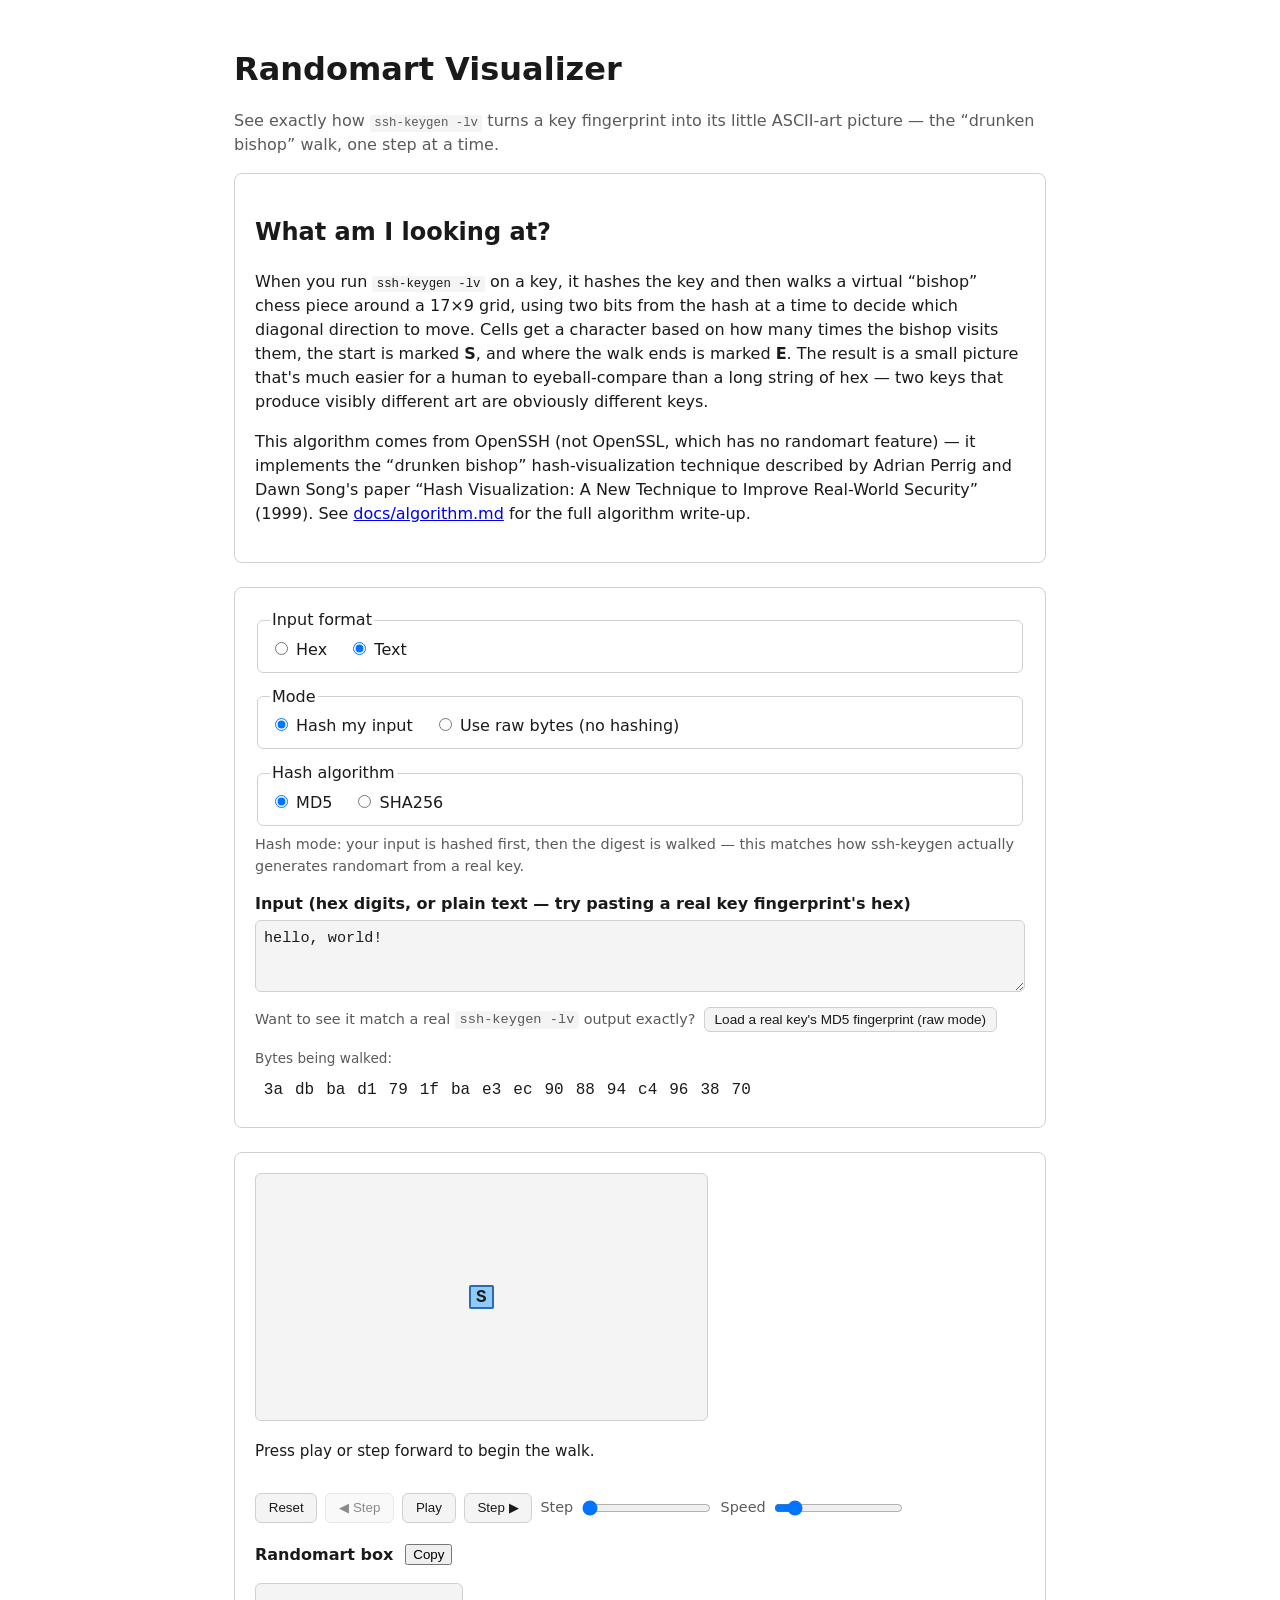
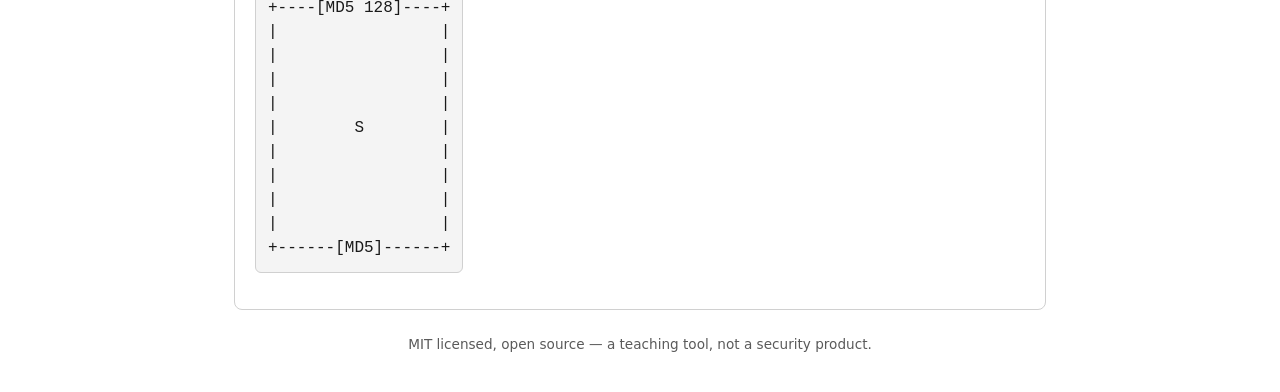
==== index.html @ 1ea58358 "Add OpenSSH randomart teaching visualizer Static, zero-build vanilla JS/HTML/CSS app that reimplemen" ====
<!DOCTYPE html>
<html lang="en">
<head>
  <meta charset="UTF-8" />
  <meta name="viewport" content="width=device-width, initial-scale=1.0" />
  <title>Randomart Visualizer — how ssh-keygen draws fingerprints</title>
  <meta
    name="description"
    content="An interactive, step-by-step teaching tool for OpenSSH's 'drunken bishop' randomart algorithm."
  />
  <link rel="stylesheet" href="css/style.css" />
</head>
<body>
  <header class="page-header">
    <h1>Randomart Visualizer</h1>
    <p class="subtitle">
      See exactly how <code>ssh-keygen -lv</code> turns a key fingerprint into its little ASCII-art picture —
      the &ldquo;drunken bishop&rdquo; walk, one step at a time.
    </p>
  </header>

  <main>
    <section class="explainer" aria-labelledby="explainer-heading">
      <h2 id="explainer-heading">What am I looking at?</h2>
      <p>
        When you run <code>ssh-keygen -lv</code> on a key, it hashes the key and then walks a virtual
        &ldquo;bishop&rdquo; chess piece around a 17×9 grid, using two bits from the hash at a time to decide
        which diagonal direction to move. Cells get a character based on how many times the bishop visits them,
        the start is marked <strong>S</strong>, and where the walk ends is marked <strong>E</strong>. The result is
        a small picture that's much easier for a human to eyeball-compare than a long string of hex — two keys
        that produce visibly different art are obviously different keys.
      </p>
      <p>
        This algorithm comes from OpenSSH (not OpenSSL, which has no randomart feature) — it implements the
        &ldquo;drunken bishop&rdquo; hash-visualization technique described by
        Adrian Perrig and Dawn Song's paper &ldquo;Hash Visualization: A New Technique to Improve Real-World
        Security&rdquo; (1999). See <a href="docs/algorithm.md">docs/algorithm.md</a> for the full algorithm
        write-up.
      </p>
    </section>

    <section class="controls" aria-labelledby="controls-heading">
      <h2 id="controls-heading" class="visually-hidden">Input</h2>

      <fieldset>
        <legend>Input format</legend>
        <label><input type="radio" name="format" value="hex" /> Hex</label>
        <label><input type="radio" name="format" value="text" checked /> Text</label>
      </fieldset>

      <fieldset>
        <legend>Mode</legend>
        <label><input type="radio" name="mode" value="hash" checked /> Hash my input</label>
        <label><input type="radio" name="mode" value="raw" /> Use raw bytes (no hashing)</label>
      </fieldset>

      <fieldset id="hash-alg-fieldset">
        <legend>Hash algorithm</legend>
        <label><input type="radio" name="hashAlg" value="md5" checked /> MD5</label>
        <label><input type="radio" name="hashAlg" value="sha256" /> SHA256</label>
      </fieldset>

      <p id="mode-note" class="mode-note" role="note"></p>

      <label class="input-label" for="input-text">
        Input (hex digits, or plain text — try pasting a real key fingerprint's hex)
      </label>
      <textarea id="input-text" rows="3" spellcheck="false">hello, world!</textarea>
      <p id="input-error" class="error" role="alert" hidden></p>

      <p class="example-hint">
        Want to see it match a real <code>ssh-keygen -lv</code> output exactly?
        <button id="btn-load-example" type="button">Load a real key's MD5 fingerprint (raw mode)</button>
      </p>

      <div class="byte-dump-wrap">
        <span class="byte-dump-label">Bytes being walked:</span>
        <div id="byte-dump" class="byte-dump" aria-hidden="true"></div>
      </div>
    </section>

    <section class="visualization" aria-labelledby="viz-heading">
      <h2 id="viz-heading" class="visually-hidden">Walk visualization</h2>

      <div id="grid" class="grid-container"></div>

      <p id="narration" class="narration" aria-live="polite"></p>

      <div class="transport">
        <button id="btn-reset" type="button">Reset</button>
        <button id="btn-step-back" type="button">◀ Step</button>
        <button id="btn-play-pause" type="button">Play</button>
        <button id="btn-step-forward" type="button">Step ▶</button>
        <label class="scrubber-label">
          Step
          <input id="scrubber" type="range" min="0" max="0" value="0" />
        </label>
        <label class="speed-label">
          Speed
          <input id="speed" type="range" min="1" max="60" value="8" />
        </label>
      </div>

      <div id="final-box-wrap" class="final-box-wrap" hidden>
        <h3>Randomart box <button id="btn-copy" type="button">Copy</button></h3>
        <pre id="final-box" class="final-box"></pre>
      </div>
    </section>
  </main>

  <footer class="page-footer">
    <p>MIT licensed, open source — a teaching tool, not a security product.</p>
  </footer>

  <script type="module" src="js/main.js"></script>
</body>
</html>
---- css/style.css ----
:root {
  --bg: #ffffff;
  --fg: #1a1a1a;
  --muted: #5a5a5a;
  --border: #d0d0d0;
  --accent: #2b6cb0;
  --accent-fg: #ffffff;
  --error-bg: #fdecea;
  --error-fg: #86181d;
  --code-bg: #f4f4f4;
  --cell-bg: #f4f4f4;
  --cell-current-bg: #ffe08a;
  --cell-start-bg: #90caf9;
  --cell-end-bg: #a5d6a7;
  color-scheme: light dark;
}

@media (prefers-color-scheme: dark) {
  :root {
    --bg: #14181f;
    --fg: #e6e6e6;
    --muted: #a0a0a0;
    --border: #3a3f4a;
    --accent: #6fa8dc;
    --accent-fg: #10151c;
    --error-bg: #3a1f21;
    --error-fg: #f7b4b4;
    --code-bg: #1d222b;
    --cell-bg: #1d222b;
    --cell-current-bg: #6b5200;
    --cell-start-bg: #1c4a72;
    --cell-end-bg: #1f4a24;
  }
}

* {
  box-sizing: border-box;
}

body {
  background: var(--bg);
  color: var(--fg);
  font-family: system-ui, -apple-system, "Segoe UI", sans-serif;
  line-height: 1.5;
  max-width: 860px;
  margin: 0 auto;
  padding: 1.5rem;
}

.visually-hidden {
  position: absolute;
  width: 1px;
  height: 1px;
  overflow: hidden;
  clip: rect(0 0 0 0);
  white-space: nowrap;
}

code {
  background: var(--code-bg);
  padding: 0.1em 0.35em;
  border-radius: 3px;
  font-size: 0.95em;
}

.page-header h1 {
  margin-bottom: 0.25rem;
}

.subtitle {
  color: var(--muted);
}

.explainer,
.controls,
.visualization {
  border: 1px solid var(--border);
  border-radius: 8px;
  padding: 1.25rem;
  margin-bottom: 1.5rem;
}

fieldset {
  border: 1px solid var(--border);
  border-radius: 6px;
  margin-bottom: 0.75rem;
}

fieldset label {
  margin-right: 1rem;
  display: inline-block;
}

.mode-note {
  color: var(--muted);
  font-size: 0.9rem;
  margin-top: -0.25rem;
}

.input-label {
  display: block;
  margin-top: 0.75rem;
  margin-bottom: 0.25rem;
  font-weight: 600;
}

textarea {
  width: 100%;
  font-family: ui-monospace, SFMono-Regular, Menlo, Consolas, monospace;
  font-size: 0.95rem;
  padding: 0.5rem;
  background: var(--code-bg);
  color: var(--fg);
  border: 1px solid var(--border);
  border-radius: 6px;
  resize: vertical;
}

.error {
  background: var(--error-bg);
  color: var(--error-fg);
  padding: 0.5rem 0.75rem;
  border-radius: 6px;
  margin-top: 0.5rem;
}

.example-hint {
  font-size: 0.9rem;
  color: var(--muted);
  margin-top: 0.5rem;
}

.example-hint button {
  margin-left: 0.25rem;
  padding: 0.25rem 0.6rem;
  border-radius: 6px;
  border: 1px solid var(--border);
  background: var(--code-bg);
  color: var(--fg);
  cursor: pointer;
  font-size: 0.85rem;
}

.example-hint button:hover {
  border-color: var(--accent);
}

.byte-dump-wrap {
  margin-top: 1rem;
}

.byte-dump-label {
  display: block;
  color: var(--muted);
  font-size: 0.85rem;
  margin-bottom: 0.25rem;
}

.byte-dump {
  font-family: ui-monospace, SFMono-Regular, Menlo, Consolas, monospace;
  overflow-x: auto;
  white-space: nowrap;
  padding: 0.25rem;
}

.byte-dump .byte {
  display: inline-block;
  padding: 0.1em 0.3em;
  margin-right: 0.15em;
  border-radius: 3px;
}

.byte-dump .byte--current {
  background: var(--cell-current-bg);
  font-weight: 700;
}

.grid-container {
  display: inline-block;
  border: 1px solid var(--border);
  padding: 0.5rem;
  border-radius: 6px;
  background: var(--code-bg);
  overflow-x: auto;
  max-width: 100%;
}

.randomart-grid {
  display: grid;
  grid-template-columns: repeat(var(--grid-w), 1.4em);
  gap: 1px;
  font-family: ui-monospace, SFMono-Regular, Menlo, Consolas, monospace;
  font-size: 1.1rem;
}

.randomart-grid .cell {
  display: flex;
  align-items: center;
  justify-content: center;
  width: 1.4em;
  height: 1.4em;
  background: var(--cell-bg);
  border-radius: 2px;
}

.randomart-grid .cell--start {
  background: var(--cell-start-bg);
  font-weight: 700;
}

.randomart-grid .cell--end {
  background: var(--cell-end-bg);
  font-weight: 700;
}

.randomart-grid .cell--current {
  outline: 2px solid var(--accent);
  outline-offset: -2px;
}

.narration {
  min-height: 2.5em;
  margin-top: 0.75rem;
  font-size: 0.95rem;
}

.transport {
  display: flex;
  flex-wrap: wrap;
  align-items: center;
  gap: 0.5rem;
  margin-top: 0.5rem;
}

.transport button {
  padding: 0.4rem 0.8rem;
  border-radius: 6px;
  border: 1px solid var(--border);
  background: var(--code-bg);
  color: var(--fg);
  cursor: pointer;
}

.transport button:hover:not(:disabled) {
  border-color: var(--accent);
}

.transport button:disabled {
  opacity: 0.5;
  cursor: not-allowed;
}

.scrubber-label,
.speed-label {
  display: inline-flex;
  align-items: center;
  gap: 0.4rem;
  font-size: 0.9rem;
  color: var(--muted);
}

.final-box-wrap {
  margin-top: 1.25rem;
}

.final-box-wrap h3 {
  display: flex;
  align-items: center;
  gap: 0.75rem;
  font-size: 1rem;
}

.final-box {
  font-family: ui-monospace, SFMono-Regular, Menlo, Consolas, monospace;
  font-size: 1rem;
  background: var(--code-bg);
  border: 1px solid var(--border);
  border-radius: 6px;
  padding: 0.75rem;
  overflow-x: auto;
  width: fit-content;
  max-width: 100%;
}

.page-footer {
  color: var(--muted);
  font-size: 0.85rem;
  text-align: center;
}

@media (prefers-reduced-motion: reduce) {
  * {
    scroll-behavior: auto !important;
  }
}
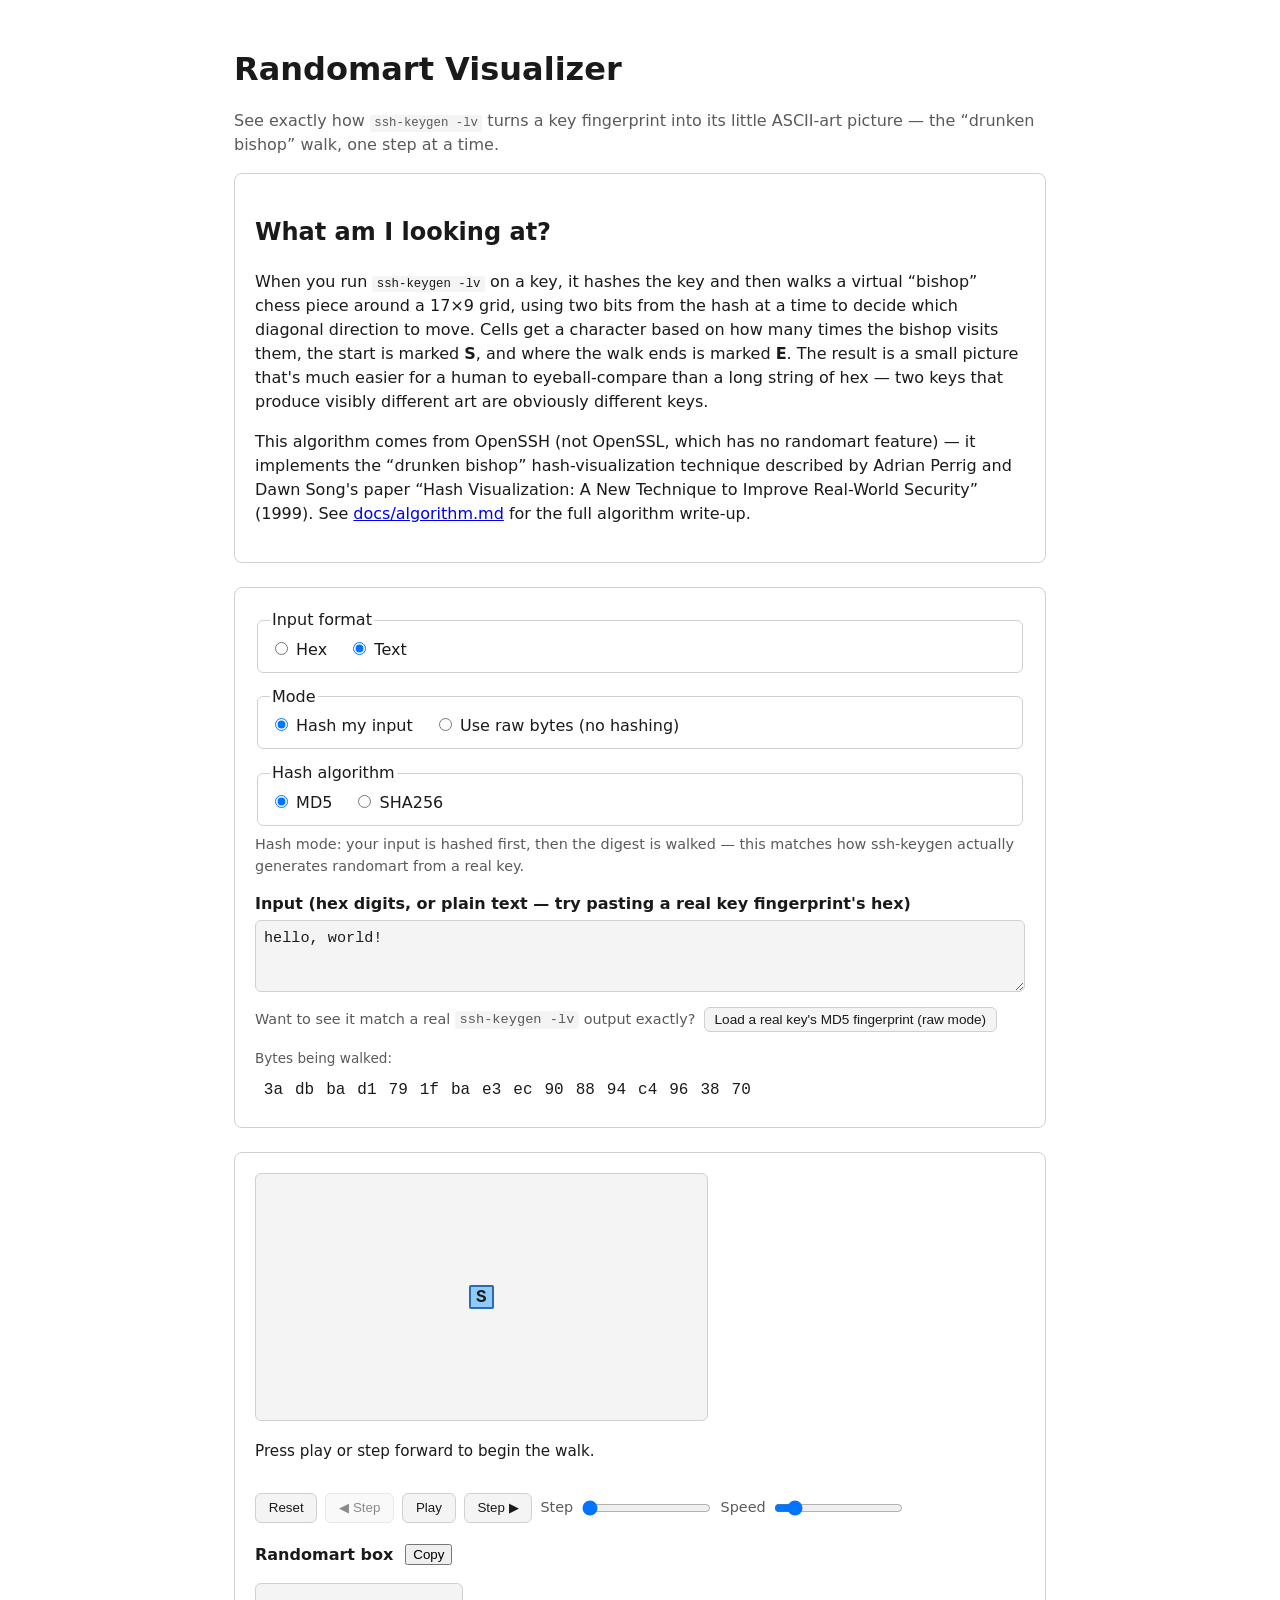
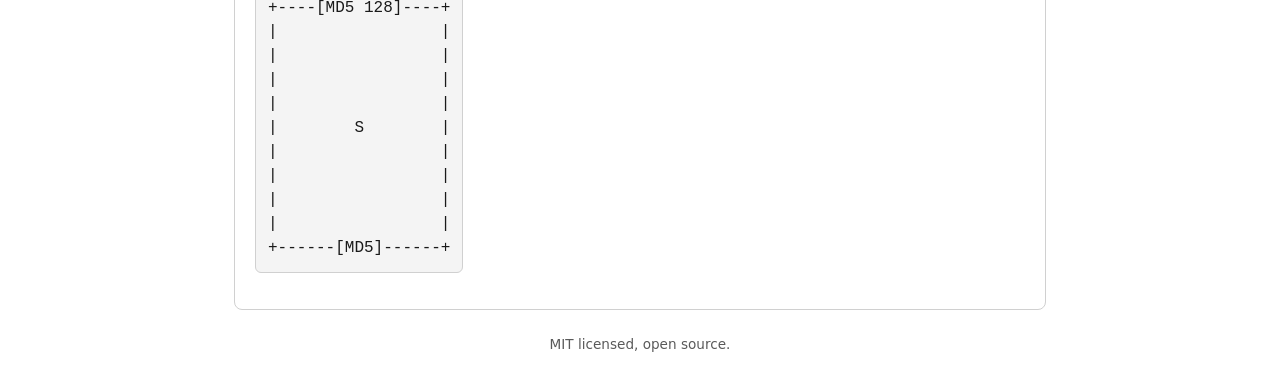
==== commit 727e125a: "highlight each set of two bits." ====
--- a/index.html
+++ b/index.html
@@ -109,7 +109,7 @@
   </main>
 
   <footer class="page-footer">
-    <p>MIT licensed, open source — a teaching tool, not a security product.</p>
+    <p>MIT licensed, open source.</p>
   </footer>
 
   <script type="module" src="js/main.js"></script>
--- a/css/style.css
+++ b/css/style.css
@@ -224,6 +224,13 @@
   font-size: 0.95rem;
 }
 
+.narration .bit-highlight {
+  color: var(--accent);
+  background: var(--cell-current-bg);
+  padding: 0 0.15em;
+  border-radius: 3px;
+}
+
 .transport {
   display: flex;
   flex-wrap: wrap;
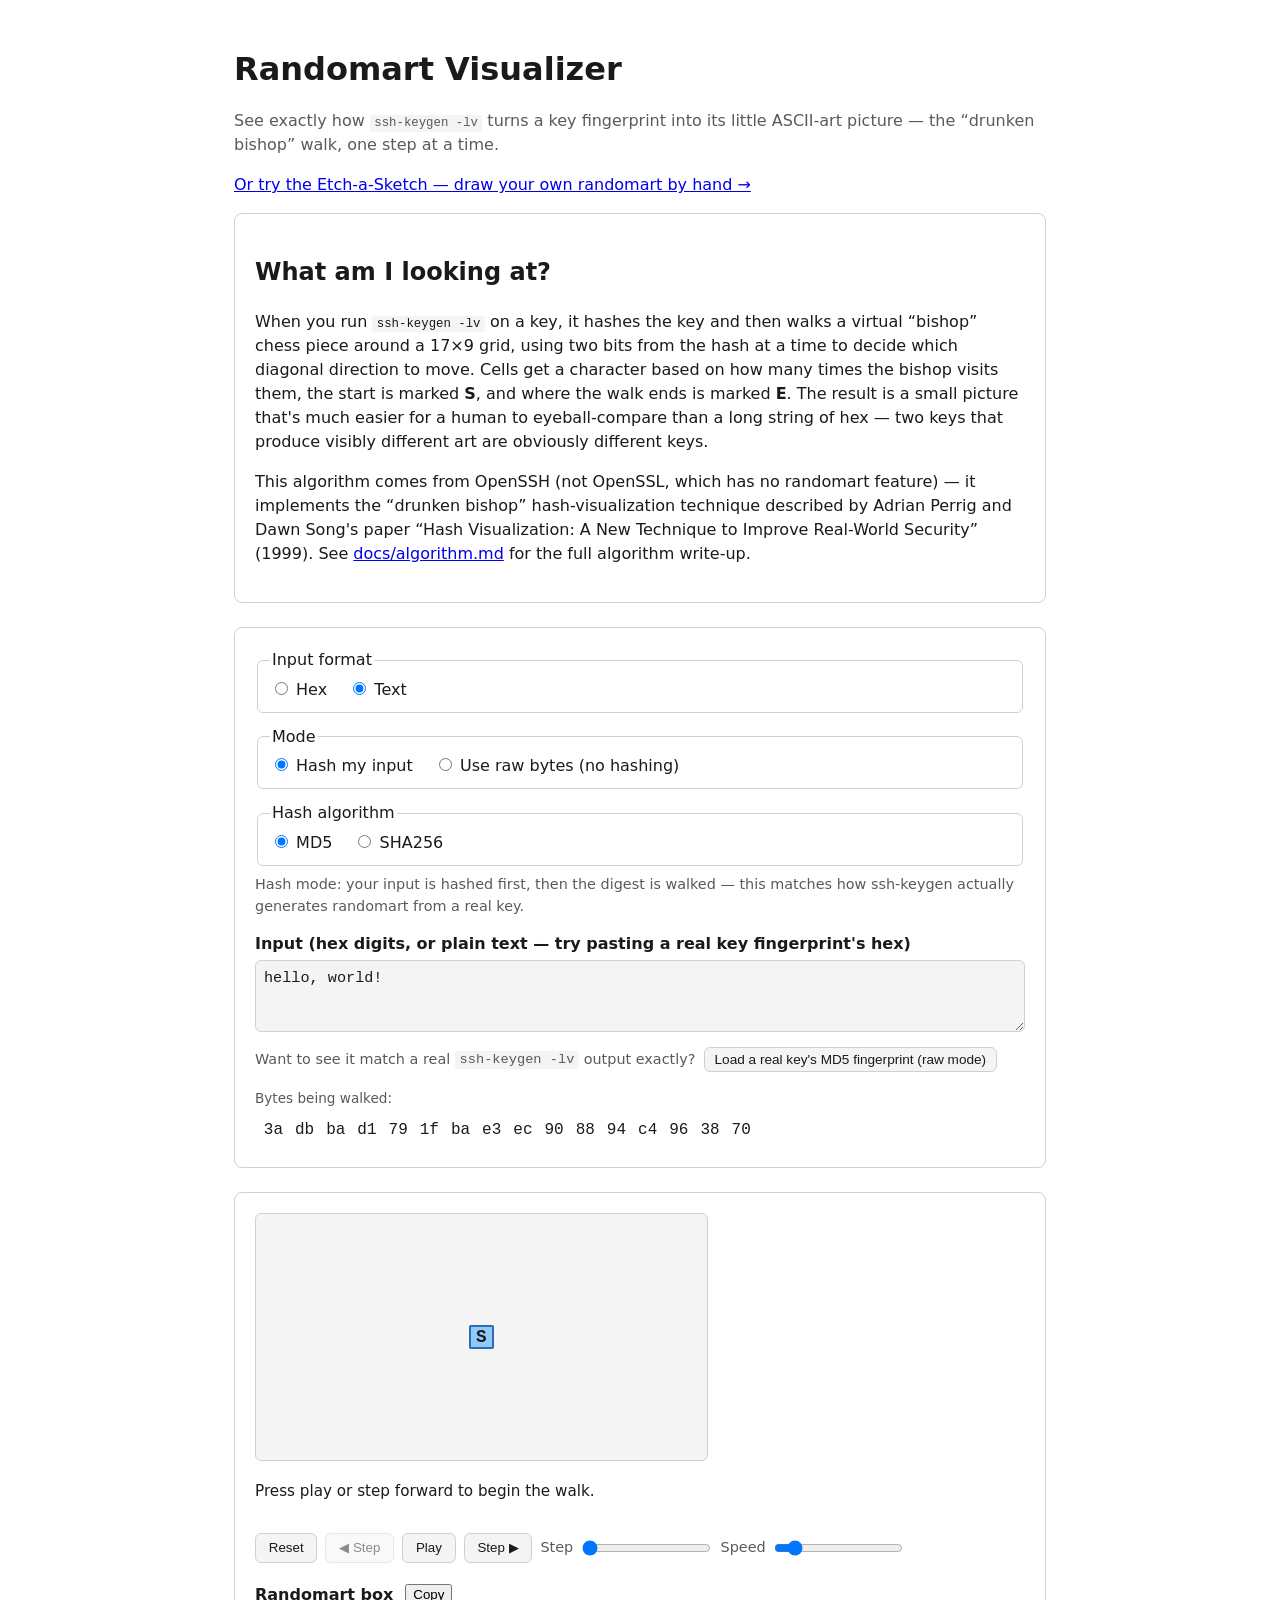
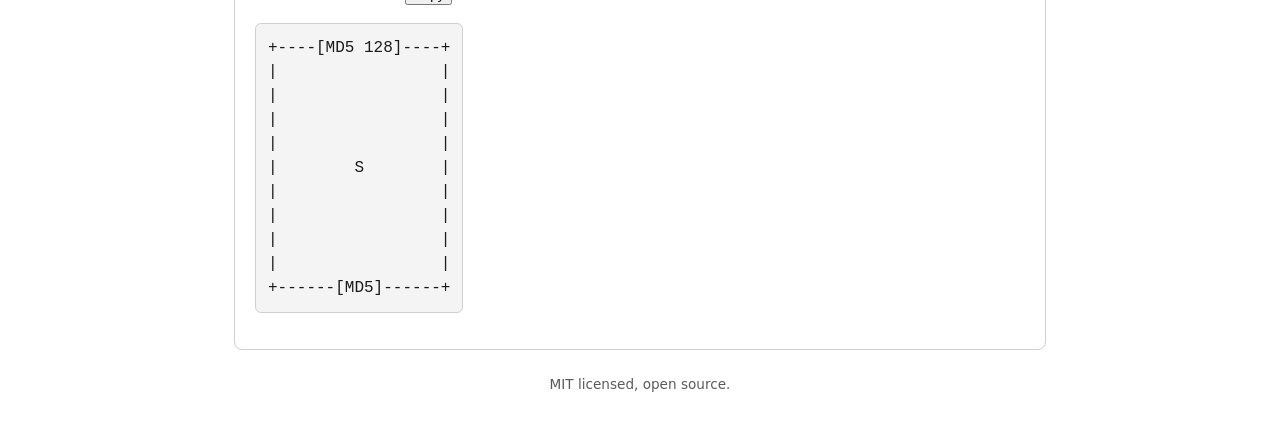
==== commit 80c62595: "Add Etch-a-Sketch draw tool (draw.html) A companion page where you build a randomart walk by hand in" ====
--- a/index.html
+++ b/index.html
@@ -17,6 +17,7 @@
       See exactly how <code>ssh-keygen -lv</code> turns a key fingerprint into its little ASCII-art picture —
       the &ldquo;drunken bishop&rdquo; walk, one step at a time.
     </p>
+    <p class="subtitle"><a href="draw.html">Or try the Etch-a-Sketch — draw your own randomart by hand →</a></p>
   </header>
 
   <main>
--- a/css/style.css
+++ b/css/style.css
@@ -218,6 +218,38 @@
   outline-offset: -2px;
 }
 
+.dpad {
+  display: grid;
+  grid-template-columns: repeat(2, 4.5rem);
+  grid-template-rows: repeat(2, 4.5rem);
+  gap: 0.5rem;
+  margin: 1rem 0;
+  width: fit-content;
+}
+
+.dpad-btn {
+  font-size: 2rem;
+  border-radius: 8px;
+  border: 1px solid var(--border);
+  background: var(--code-bg);
+  color: var(--fg);
+  cursor: pointer;
+}
+
+.dpad-btn:hover {
+  border-color: var(--accent);
+  color: var(--accent);
+}
+
+.dpad-btn:active {
+  background: var(--cell-current-bg);
+}
+
+.dpad-ul { grid-column: 1; grid-row: 1; }
+.dpad-ur { grid-column: 2; grid-row: 1; }
+.dpad-dl { grid-column: 1; grid-row: 2; }
+.dpad-dr { grid-column: 2; grid-row: 2; }
+
 .narration {
   min-height: 2.5em;
   margin-top: 0.75rem;
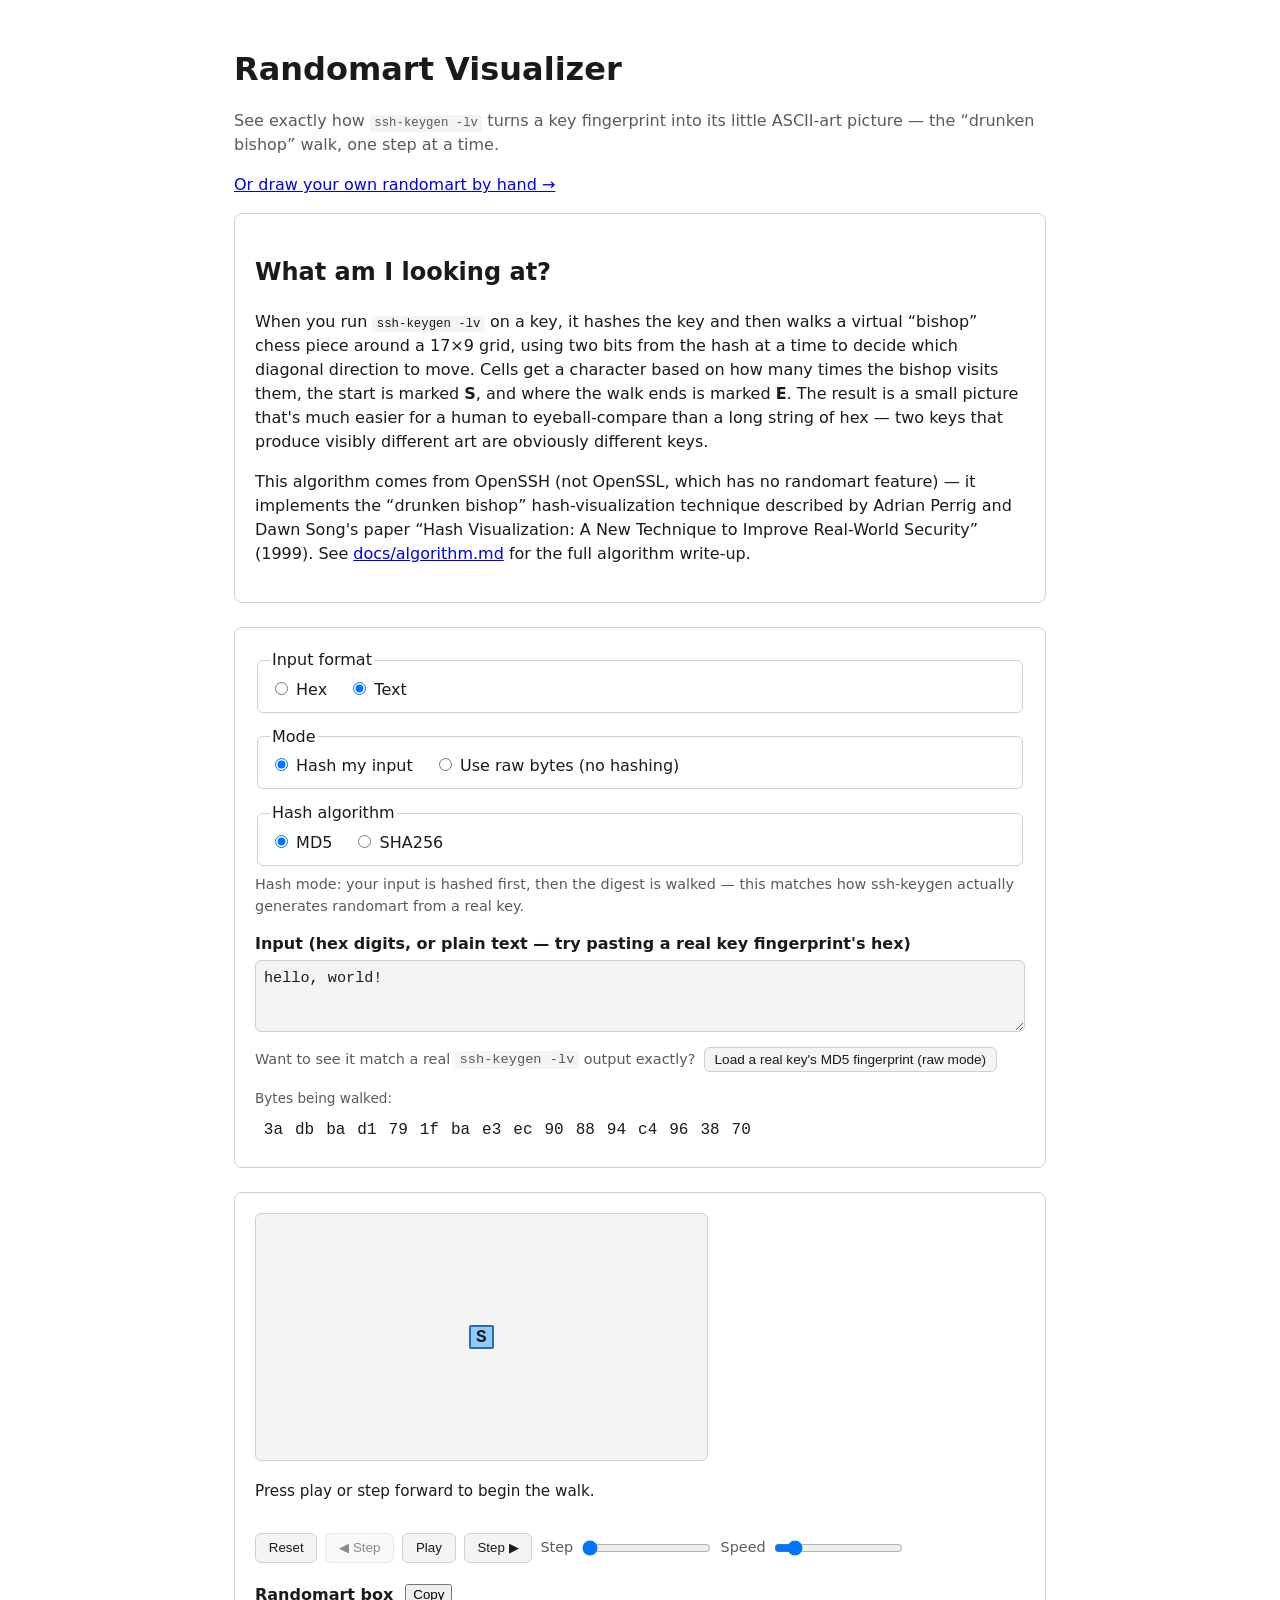
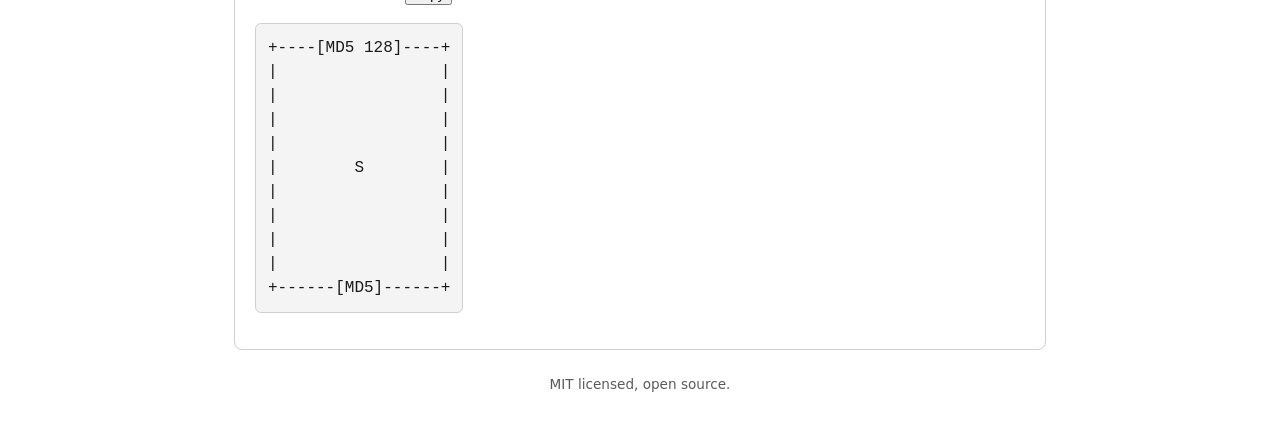
==== commit a1a8f2c7: "fixed wording" ====
--- a/index.html
+++ b/index.html
@@ -17,7 +17,7 @@
       See exactly how <code>ssh-keygen -lv</code> turns a key fingerprint into its little ASCII-art picture —
       the &ldquo;drunken bishop&rdquo; walk, one step at a time.
     </p>
-    <p class="subtitle"><a href="draw.html">Or try the Etch-a-Sketch — draw your own randomart by hand →</a></p>
+    <p class="subtitle"><a href="draw.html">Or draw your own randomart by hand →</a></p>
   </header>
 
   <main>
